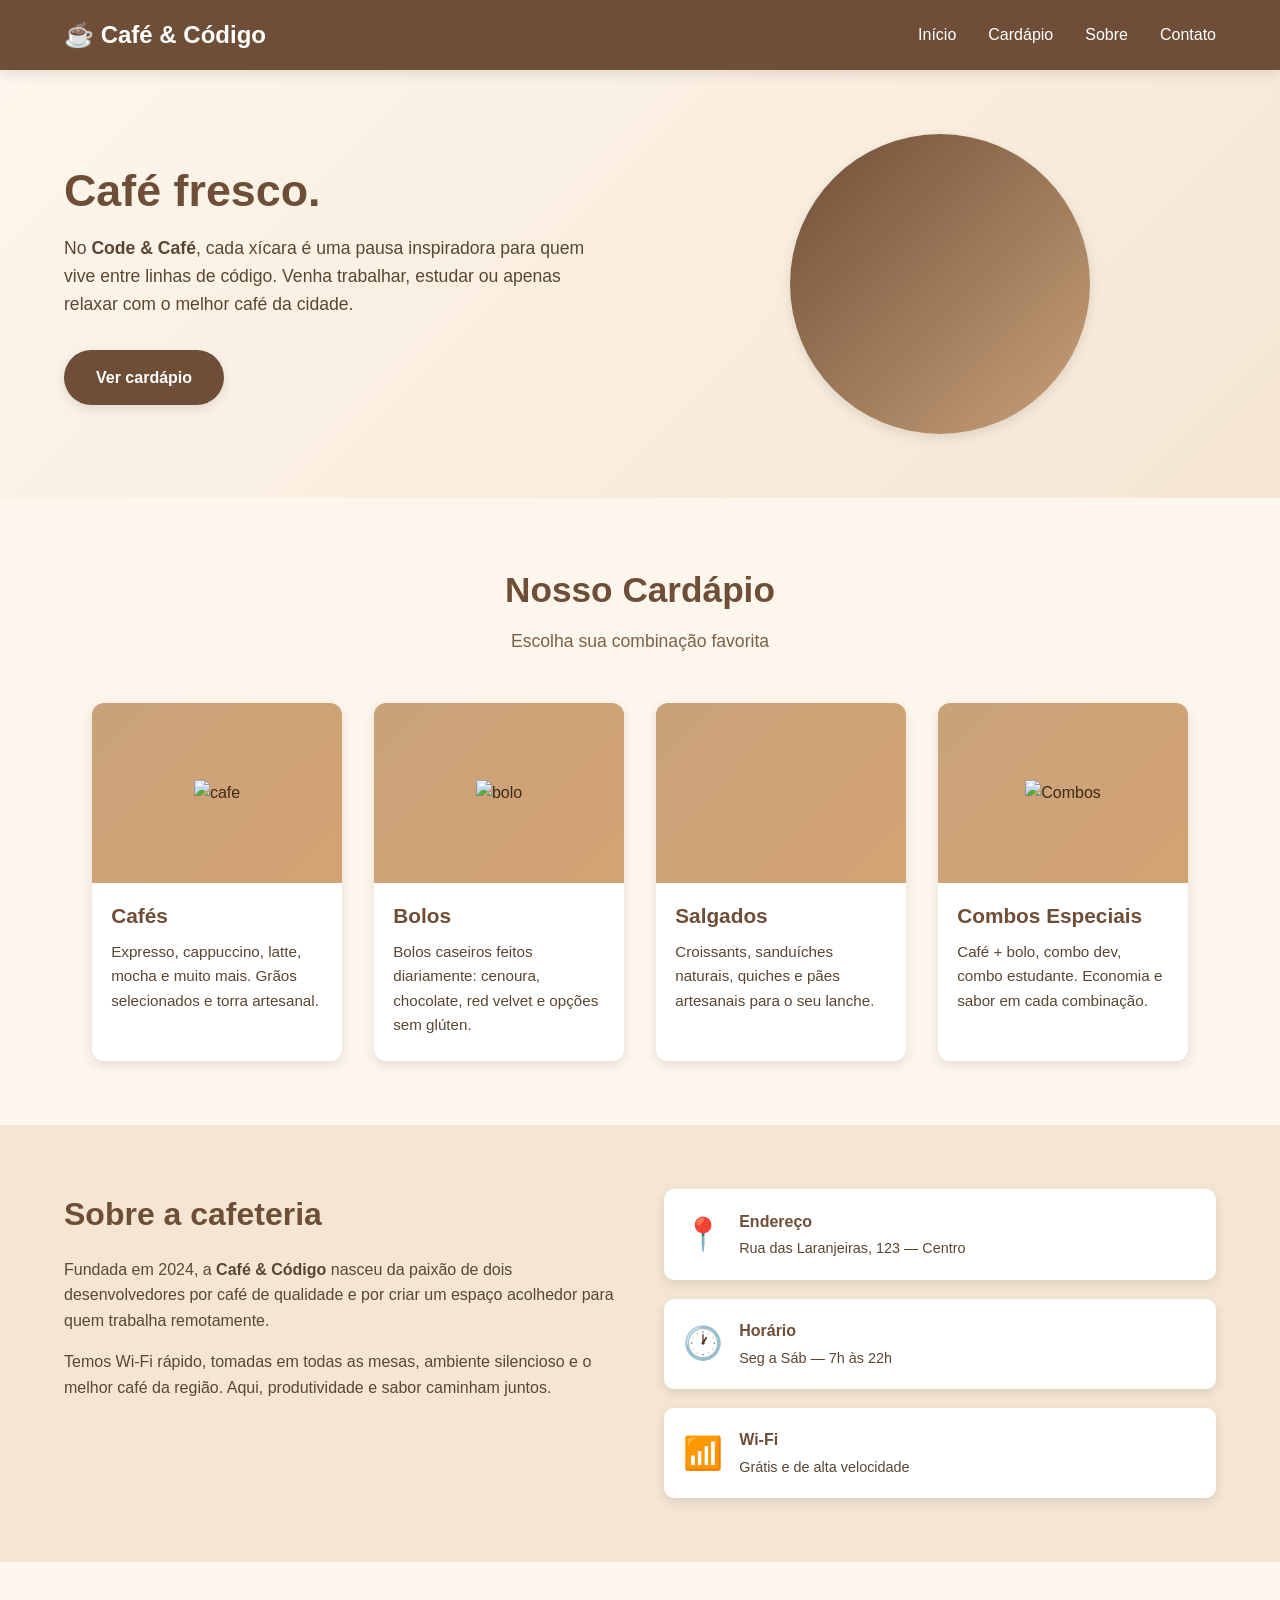
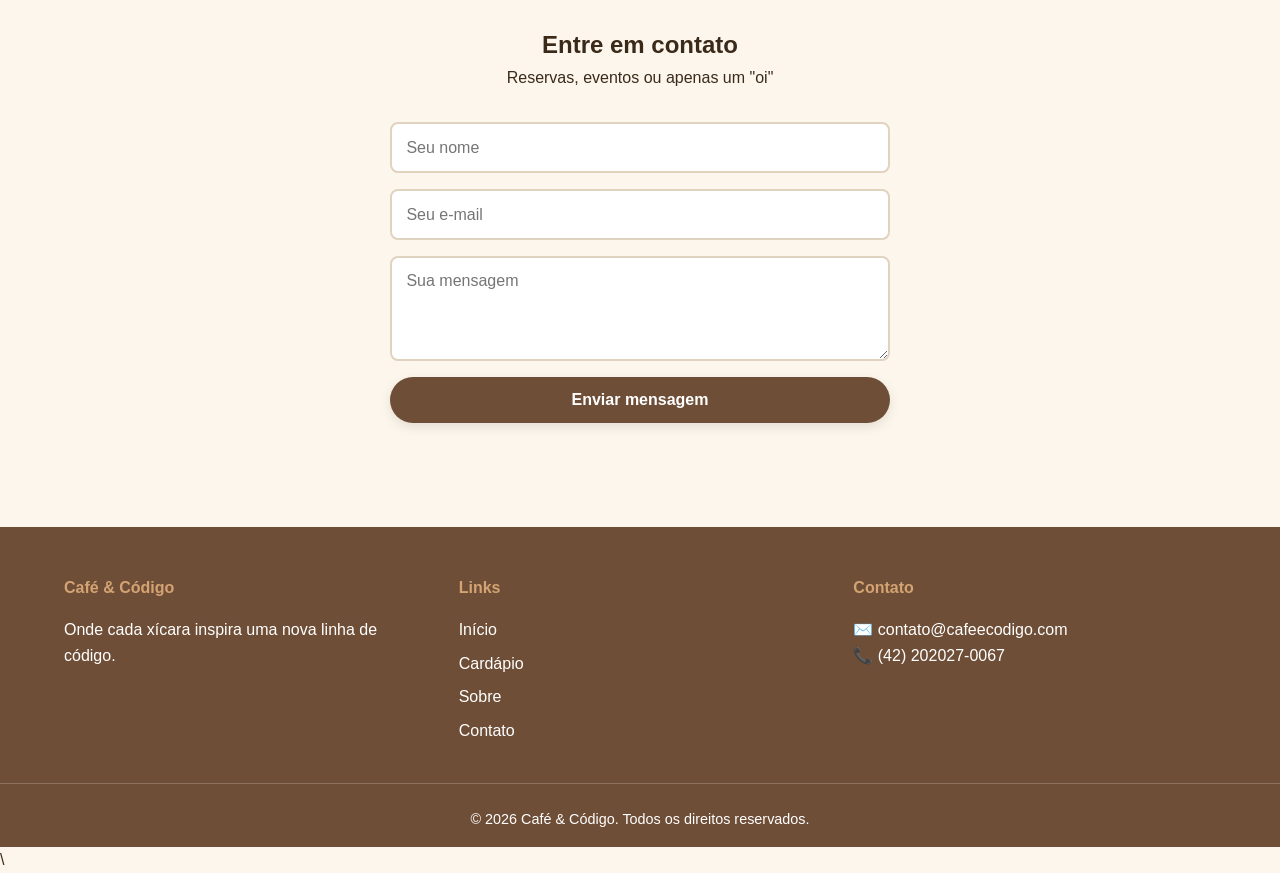
==== index.html @ be017da9 "add initial HTML and CSS files for cafeteria website layout" ====
<!DOCTYPE html>
<html lang="pt-BR">
<head>
    <meta charset="UTF-8">
    <meta name="viewport" content="width=device-width, initial-scale=1.0">
    <title>Code & Café — Onde o café encontra a programação</title>
    <link rel="stylesheet" href="style.css">
</head>
<body>

    <!-- CABEÇALHO -->
    <header class="header">
        <div class="container header-container">
            <div class="logo">
                ☕ Café <text>&amp;</text> Código
            </div>

            <nav class="nav" id="nav">
                <ul class="nav-list">
                    <div><a href="#inicio">Início</a></div>
                    <div><a href="#cardapio">Cardápio</a></div>
                    <div><a href="#sobre">Sobre</a></div>
                    <div><a href="#contato">Contato</a></div>
                </ul>
            </nav>
        </div>
    </header>

    <!-- CONTEÚDO PRINCIPAL -->
    <main>

        <!-- SEÇÃO DE DESTAQUE -->
        <section class="hero" id="inicio">
            <div class="container hero-container">
                <div class="hero-text">
                    <h1>Café fresco.</h1>
                    <p>
                        No <strong>Code &amp; Café</strong>, cada xícara é uma pausa inspiradora
                        para quem vive entre linhas de código. Venha trabalhar, estudar ou apenas
                        relaxar com o melhor café da cidade.
                    </p>
                    <a href="#cardapio" class="btn">Ver cardápio</a>
                </div>
                <div class="hero-image">
                    <!-- Substitua pelo arquivo img/cafe.jpg -->
                    <div class="hero-placeholder"><img src="https://png.pngtree.com/png-clipart/20250710/original/pngtree-hot-coffee-in-white-cup-with-steam-cartoon-style-png-image_21275396.png" alt=""></div>
                </div>
            </div>
        </section>

        <!-- SEÇÃO DE CARDS -->
        <section class="cards-section" id="cardapio">
            <div class="container">
                <h2 class="titulo">Nosso Cardápio</h2>
                <p class="subtitulo">Escolha sua combinação favorita</p>

                <div class="cards">

                    <article class="card">
                        <div class="card-image">
                            <!-- Substitua por <img src="img/cafe.jpg" alt="Cafés"> -->
                            <img src="https://png.pngtree.com/png-clipart/20250710/original/pngtree-hot-coffee-in-white-cup-with-steam-cartoon-style-png-image_21275396.png" alt="cafe">
                        </div>
                        <h3>Cafés</h3>
                        <p>Expresso, cappuccino, latte, mocha e muito mais. Grãos selecionados e torra artesanal.</p>
                    </article>

                    <article class="card">
                        <div class="card-image">
                            <img src="https://png.pngtree.com/png-clipart/20231109/original/pngtree-cake-chocolate-graphic-png-image_13520239.png" alt="bolo">
                        </div>
                        <h3>Bolos</h3>
                        <p>Bolos caseiros feitos diariamente: cenoura, chocolate, red velvet e opções sem glúten.</p>
                    </article>

                    <article class="card">
                        <div class="card-image">
                            <img src="https://png.pngtree.com/png-clipart/20240109/original/pngtree-cartoon-croissant-png-image_14061296.png" alt="">
                        </div>
                        <h3>Salgados</h3>
                        <p>Croissants, sanduíches naturais, quiches e pães artesanais para o seu lanche.</p>
                    </article>

                    <article class="card">
                        <div class="card-image">
                            <img src="https://png.pngtree.com/png-clipart/20250124/original/pngtree-watercolor-coffee-cup-and-croissant-illustration-png-image_19842708.png" alt="Combos">
                        </div>
                        <h3>Combos Especiais</h3>
                        <p>Café + bolo, combo dev, combo estudante. Economia e sabor em cada combinação.</p>
                    </article>

                </div>
            </div>
        </section>

        <!-- SEÇÃO SOBRE -->
        <section class="about" id="sobre">
            <div class="container about-container">
                <div class="about-text">
                    <h2>Sobre a cafeteria</h2>
                    <p>
                        Fundada em 2024, a <strong>Café &amp; Código</strong> nasceu da paixão
                        de dois desenvolvedores por café de qualidade e por criar um espaço
                        acolhedor para quem trabalha remotamente.
                    </p>
                    <p>
                        Temos Wi-Fi rápido, tomadas em todas as mesas, ambiente silencioso
                        e o melhor café da região. Aqui, produtividade e sabor caminham juntos.
                    </p>
                </div>
                <div class="about-info">
                    <div class="info-item">
                        <div class="info-icon">📍</div>
                        <div>
                            <h4>Endereço</h4>
                            <p>Rua das Laranjeiras, 123 — Centro</p>
                        </div>
                    </div>
                    <div class="info-item">
                        <div class="info-icon">🕐</div>
                        <div>
                            <h4>Horário</h4>
                            <p>Seg a Sáb — 7h às 22h</p>
                        </div>
                    </div>
                    <div class="info-item">
                        <div class="info-icon">📶</div>
                        <div>
                            <h4>Wi-Fi</h4>
                            <p>Grátis e de alta velocidade</p>
                        </div>
                    </div>
                </div>
            </div>
        </section>

        <!-- SEÇÃO CONTATO -->
        <section class="contact" id="contato">
            <div class="container">
                <h2 class="section-title">Entre em contato</h2>
                <p class="section-subtitle">Reservas, eventos ou apenas um "oi"</p>

                <form class="contact-form" id="contactForm">
                    <input type="text" id="nome" placeholder="Seu nome" required>
                    <input type="email" id="email" placeholder="Seu e-mail" required>
                    <textarea id="mensagem" rows="4" placeholder="Sua mensagem" required></textarea>
                    <button type="submit" class="btn">Enviar mensagem</button>
                </form>
                <p class="form-feedback" id="formFeedback"></p>
            </div>
        </section>

    </main>

    <!-- RODAPÉ -->
    <footer class="footer">
        <div class="container footer-container">
            <div class="footer-col">
                <h4>Café &amp; Código</h4>
                <p>Onde cada xícara inspira uma nova linha de código.</p>
            </div>
            <div class="footer-col">
                <h4>Links</h4>
                <ul>
                    <li><a href="#inicio">Início</a></li>
                    <li><a href="#cardapio">Cardápio</a></li>
                    <li><a href="#sobre">Sobre</a></li>
                    <li><a href="#contato">Contato</a></li>
                </ul>
            </div>
            <div class="footer-col">
                <h4>Contato</h4>
                <p>✉️ contato@cafeecodigo.com</p>
                <p>📞 (42) 202027-0067</p>
            </div>
        </div>
        <div class="footer-bottom">
            <p>&copy; 2026 Café &amp; Código. Todos os direitos reservados.</p>
        </div>
    </footer>


    <button class="back-to-top" id="backToTop" aria-label="Voltar ao topo">↑</button>

\
</body>
</html>
---- style.css ----
* {
    margin: 0;
    padding: 0;
    box-sizing: border-box;
}

:root {
    --cor-primaria: #6f4e37;
    --cor-secundaria: #c9a27a;
    --cor-destaque: #d4a373;
    --cor-fundo: #fdf6ec;
    --cor-texto: #3b2a1a;
    --cor-branco: #ffffff;
    --sombra: 0 4px 12px rgba(0, 0, 0, 0.1);
}

html {
    scroll-behavior: smooth;
}

body {
    font-family: Verdana, Arial, sans-serif;
    background-color: var(--cor-fundo);
    color: var(--cor-texto);
    line-height: 1.6;
}

.container {
    width: 90%;
    max-width: 1200px;
    margin: 0 auto;
}

img {
    max-width: 100%;
    display: block;
}

a {
    text-decoration: none;
    color: inherit;
}

ul {
    list-style: none;
}


.header {
    background-color: var(--cor-primaria);
    color: var(--cor-branco);
    padding: 1rem 0;
    position: sticky;
    top: 0;
    z-index: 100;
    box-shadow: var(--sombra);
}

.header-container {
    display: flex;
    justify-content: space-between;
    align-items: center;
}

.logo {
    font-size: 1.5rem;
    font-weight: bold;
}

.logo span {
    color: var(--cor-destaque);
}

.nav-list {
    display: flex;
    gap: 2rem;
}

.nav-list a {
    color: var(--cor-branco);
    font-weight: 500;
    transition: color 0.3s;
    position: relative;
}

.nav-list a::after {
    content: "";
    position: absolute;
    left: 0;
    bottom: -4px;
    width: 0;
    height: 2px;
    background-color: var(--cor-destaque);
    transition: width 0.3s;
}

.nav-list a:hover {
    color: var(--cor-destaque);
}

.nav-list a:hover::after {
    width: 100%;
}

.menu-toggle {
    display: none;
    background: none;
    border: none;
    color: var(--cor-branco);
    font-size: 1.8rem;
    cursor: pointer;
}

/* ============ HERO ============ */
.hero {
    background: linear-gradient(135deg, #fdf6ec 0%, #f5e6d3 100%);
    padding: 4rem 0;
}

.hero-container {
    display: flex;
    align-items: center;
    gap: 3rem;
}

.hero-text {
    flex: 1;
}

.hero-text h1 {
    font-size: 2.8rem;
    color: var(--cor-primaria);
    margin-bottom: 1rem;
    line-height: 1.2;
}

.hero-text p {
    font-size: 1.1rem;
    margin-bottom: 2rem;
    color: #5a4632;
}

.hero-image {
    flex: 1;
    display: flex;
    justify-content: center;
}

.hero-placeholder {
    width: 300px;
    height: 300px;
    background: linear-gradient(135deg, var(--cor-primaria), var(--cor-secundaria));
    border-radius: 50%;
    display: flex;
    align-items: center;
    justify-content: center;
    font-size: 8rem;
    box-shadow: var(--sombra);
    transition: transform 0.4s;
}

.hero-placeholder:hover {
    transform: scale(1.05) rotate(5deg);
}

.btn {
    display: inline-block;
    background-color: var(--cor-primaria);
    color: var(--cor-branco);
    padding: 0.9rem 2rem;
    border-radius: 30px;
    font-weight: bold;
    border: none;
    cursor: pointer;
    font-size: 1rem;
    transition: all 0.3s;
    box-shadow: var(--sombra);
}

.btn:hover {
    background-color: var(--cor-destaque);
    transform: translateY(-3px);
    box-shadow: 0 6px 16px rgba(0, 0, 0, 0.2);
}

/* ============ CARDS ============ */
.cards-section {
    padding: 4rem 0;
}

.titulo {
    text-align: center;
    font-size: 2.2rem;
    color: var(--cor-primaria);
    margin-bottom: 0.5rem;
}

.subtitulo {
    text-align: center;
    color: #7a6248;
    margin-bottom: 3rem;
    font-size: 1.1rem;
}

.cards {
    display: flex;
    flex-wrap: wrap;
    gap: 2rem;
    justify-content: center;
}

.card {
    background-color: var(--cor-branco);
    border-radius: 12px;
    overflow: hidden;
    width: 250px;
    box-shadow: var(--sombra);
    transition: transform 0.3s, box-shadow 0.3s;
    display: flex;
    flex-direction: column;
}

.card:hover {
    transform: translateY(-8px);
    box-shadow: 0 10px 24px rgba(0, 0, 0, 0.15);
}

.card-image {
    height: 180px;
    background: linear-gradient(135deg, var(--cor-secundaria), var(--cor-destaque));
    display: flex;
    align-items: center;
    justify-content: center;
}

.card-emoji {
    font-size: 5rem;
}

.card h3 {
    padding: 1rem 1.2rem 0.5rem;
    color: var(--cor-primaria);
    font-size: 1.3rem;
}

.card p {
    padding: 0 1.2rem 1.5rem;
    color: #5a4632;
    font-size: 0.95rem;
}

/* ============ SOBRE ============ */
.about {
    background-color: #f5e6d3;
    padding: 4rem 0;
}

.about-container {
    display: flex;
    gap: 3rem;
    align-items: flex-start;
}

.about-text {
    flex: 1;
}

.about-text h2 {
    color: var(--cor-primaria);
    font-size: 2rem;
    margin-bottom: 1rem;
}

.about-text p {
    margin-bottom: 1rem;
    color: #5a4632;
}

.about-info {
    flex: 1;
    display: flex;
    flex-direction: column;
    gap: 1.2rem;
}

.info-item {
    background-color: var(--cor-branco);
    padding: 1.2rem;
    border-radius: 10px;
    display: flex;
    align-items: center;
    gap: 1rem;
    box-shadow: var(--sombra);
    transition: transform 0.3s;
}

.info-item:hover {
    transform: translateX(5px);
}

.info-icon {
    font-size: 2rem;
}

.info-item h4 {
    color: var(--cor-primaria);
    margin-bottom: 0.2rem;
}

.info-item p {
    font-size: 0.9rem;
    color: #5a4632;
    margin: 0;
}

/* ============ CONTATO ============ */
.contact {
    padding: 4rem 0;
    text-align: center;
}

.contact-form {
    max-width: 500px;
    margin: 2rem auto 0;
    display: flex;
    flex-direction: column;
    gap: 1rem;
}

.contact-form input,
.contact-form textarea {
    padding: 0.9rem;
    border: 2px solid #e0d3bf;
    border-radius: 8px;
    font-family: inherit;
    font-size: 1rem;
    background-color: var(--cor-branco);
    transition: border-color 0.3s;
}

.contact-form input:focus,
.contact-form textarea:focus {
    outline: none;
    border-color: var(--cor-primaria);
}

.form-feedback {
    margin-top: 1rem;
    color: #2e7d32;
    font-weight: bold;
    min-height: 1.5rem;
}

/* ============ RODAPÉ ============ */
.footer {
    background-color: var(--cor-primaria);
    color: var(--cor-branco);
    padding: 3rem 0 1rem;
}

.footer-container {
    display: flex;
    justify-content: space-between;
    gap: 2rem;
    flex-wrap: wrap;
    margin-bottom: 2rem;
}

.footer-col {
    flex: 1;
    min-width: 200px;
}

.footer-col h4 {
    margin-bottom: 1rem;
    color: var(--cor-destaque);
}

.footer-col ul li {
    margin-bottom: 0.5rem;
}

.footer-col a {
    transition: color 0.3s;
}

.footer-col a:hover {
    color: var(--cor-destaque);
}

.footer-bottom {
    text-align: center;
    padding-top: 1.5rem;
    border-top: 1px solid rgba(255, 255, 255, 0.2);
    font-size: 0.9rem;
}

/* ============ BOTÃO VOLTAR AO TOPO ============ */
.back-to-top {
    position: fixed;
    bottom: 30px;
    right: 30px;
    width: 50px;
    height: 50px;
    border-radius: 50%;
    background-color: var(--cor-primaria);
    color: var(--cor-branco);
    border: none;
    font-size: 1.5rem;
    cursor: pointer;
    box-shadow: var(--sombra);
    opacity: 0;
    visibility: hidden;
    transition: opacity 0.3s, visibility 0.3s, transform 0.3s;
}

.back-to-top.visible {
    opacity: 1;
    visibility: visible;
}

.back-to-top:hover {
    transform: translateY(-5px);
    background-color: var(--cor-destaque);
}

/* ============ TABLET (768px) ============ */
@media (max-width: 768px) {
    .hero-container {
        flex-direction: column;
        text-align: center;
    }

    .hero-text h1 {
        font-size: 2.2rem;
    }

    .hero-placeholder {
        width: 240px;
        height: 240px;
        font-size: 6rem;
    }

    .about-container {
        flex-direction: column;
    }

    .cards {
        gap: 1.5rem;
    }

    .card {
        width: 45%;
    }

    .footer-container {
        flex-direction: column;
        text-align: center;
    }
}

/* ============ CELULAR (480px) ============ */
@media (max-width: 480px) {
    .menu-toggle {
        display: block;
    }

    .nav {
        position: absolute;
        top: 100%;
        left: 0;
        width: 100%;
        background-color: var(--cor-primaria);
        max-height: 0;
        overflow: hidden;
        transition: max-height 0.3s ease;
    }

    .nav.active {
        max-height: 300px;
    }

    .nav-list {
        flex-direction: column;
        gap: 0;
        padding: 1rem 0;
    }

    .nav-list li {
        text-align: center;
        padding: 0.8rem 0;
        border-bottom: 1px solid rgba(255, 255, 255, 0.1);
    }

    .hero {
        padding: 2.5rem 0;
    }

    .hero-text h1 {
        font-size: 1.8rem;
    }

    .hero-text p {
        font-size: 1rem;
    }

    .hero-placeholder {
        width: 200px;
        height: 200px;
        font-size: 5rem;
    }

    .section-title {
        font-size: 1.7rem;
    }

    .cards {
        flex-direction: column;
        align-items: center;
    }

    .card {
        width: 100%;
        max-width: 350px;
    }

    .cards-section,
    .about,
    .contact {
        padding: 2.5rem 0;
    }

    .back-to-top {
        bottom: 20px;
        right: 20px;
        width: 45px;
        height: 45px;
    }
}
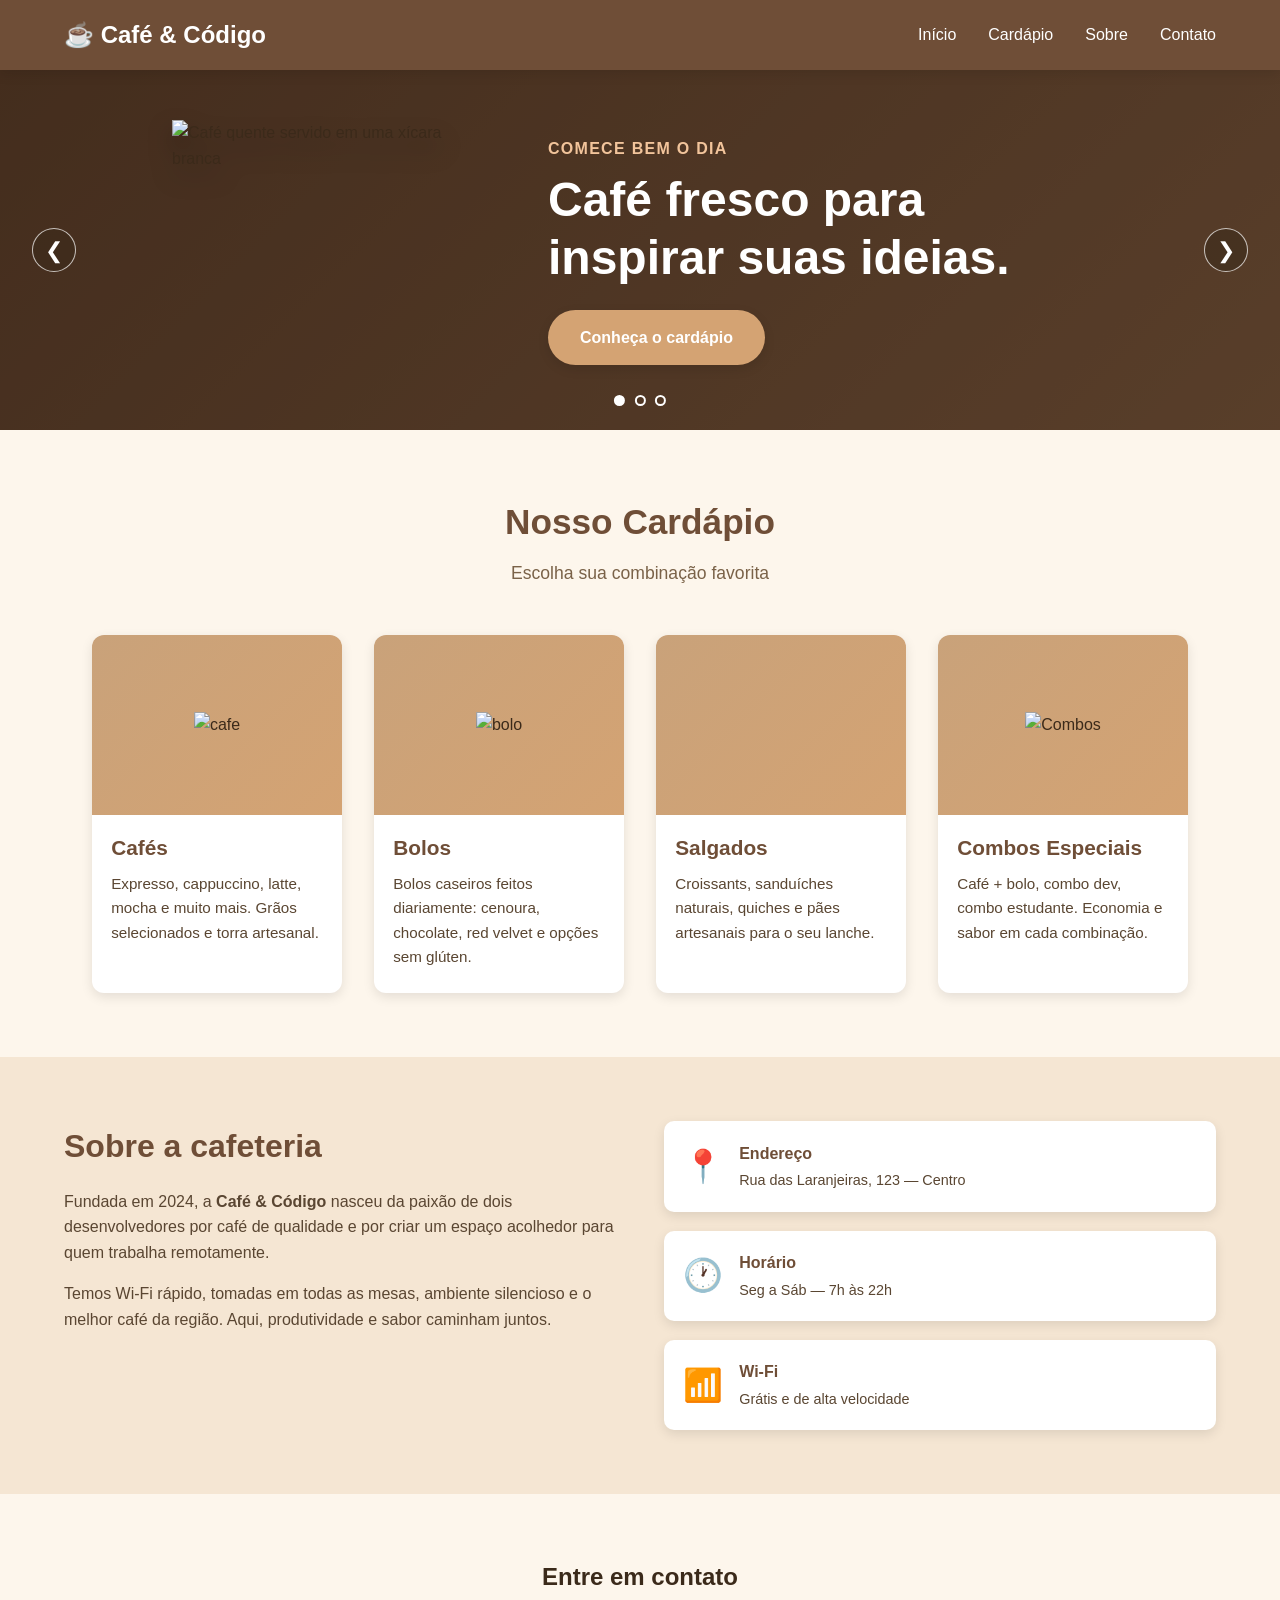
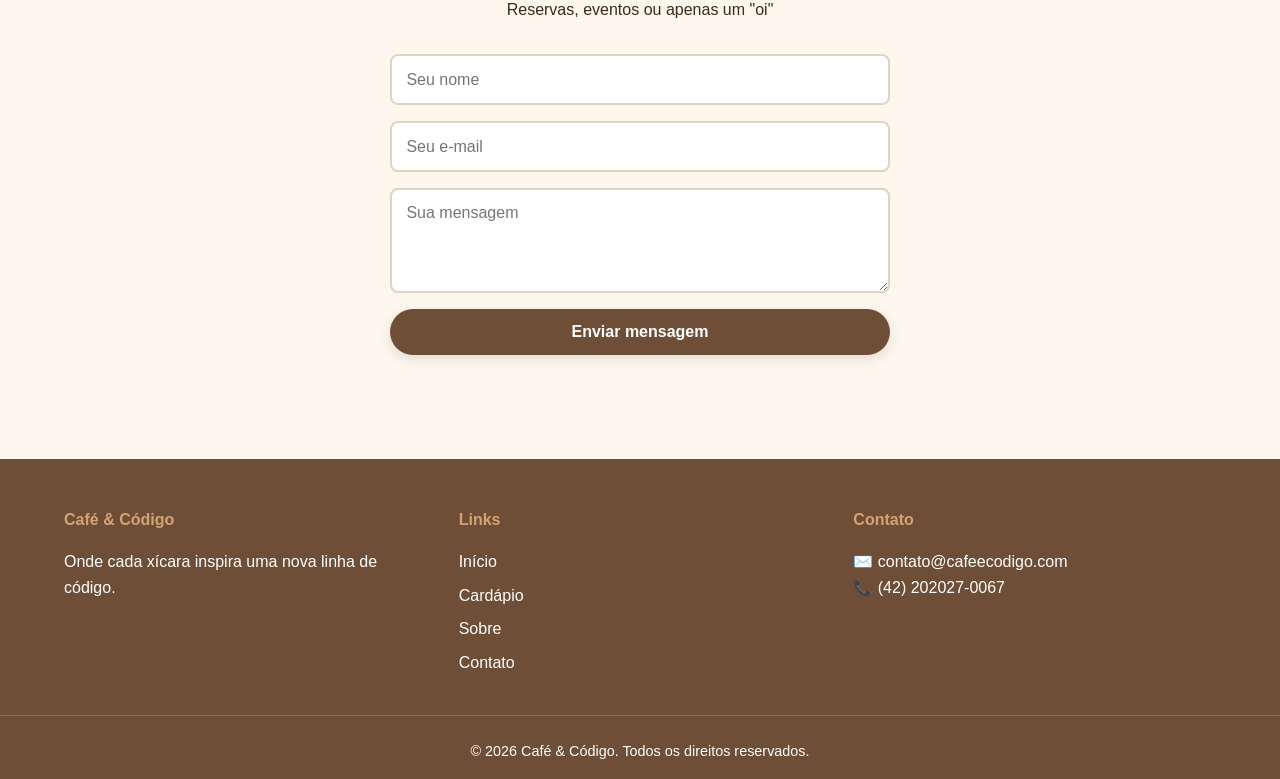
==== commit f1ead78c: "add carousel functionality with navigation and autoplay features" ====
--- a/index.html
+++ b/index.html
@@ -15,6 +15,10 @@
                 ☕ Café <text>&amp;</text> Código
             </div>
 
+            <button class="menu-toggle" id="menuToggle" aria-label="Abrir menu">
+                ☰
+            </button>
+
             <nav class="nav" id="nav">
                 <ul class="nav-list">
                     <div><a href="#inicio">Início</a></div>
@@ -26,29 +30,50 @@
         </div>
     </header>
 
-    <!-- CONTEÚDO PRINCIPAL -->
+
+    <section class="carousel" aria-label="Destaques da cafeteria">
+        <div class="carousel-track" id="carouselTrack">
+            <article class="carousel-slide is-active">
+                <img src="https://png.pngtree.com/png-clipart/20250710/original/pngtree-hot-coffee-in-white-cup-with-steam-cartoon-style-png-image_21275396.png" alt="Café quente servido em uma xícara branca">
+                <div class="carousel-caption">
+                    <p class="carousel-eyebrow">Comece bem o dia</p>
+                    <h1>Café fresco para inspirar suas ideias.</h1>
+                    <a href="#cardapio" class="btn">Conheça o cardápio</a>
+                </div>
+            </article>
+            <article class="carousel-slide">
+                <img src="https://png.pngtree.com/png-clipart/20231109/original/pngtree-cake-chocolate-graphic-png-image_13520239.png" alt="Fatia de bolo de chocolate">
+                <div class="carousel-caption">
+                    <p class="carousel-eyebrow">Feito todos os dias</p>
+                    <h1>Doces momentos para aproveita.</h1>
+                    <a href="#cardapio" class="btn">Ver opções</a>
+                </div>
+            </article>
+            <article class="carousel-slide">
+                <img src="https://png.pngtree.com/png-clipart/20240109/original/pngtree-cartoon-croissant-png-image_14061296.png" alt="Croissant artesanal">
+                <div class="carousel-caption">
+                    <p class="carousel-eyebrow">Lanche artesanal</p>
+                    <h1>Sabores que motivam a rotina.</h1>
+                    <a href="#contato" class="btn">Faça uma reserva</a>
+                </div>
+            </article>
+        </div>
+        <button class="carousel-control carousel-control-prev" id="carouselPrev" type="button" aria-label="Imagem anterior">
+            &#10094;
+        </button>
+        <button class="carousel-control carousel-control-next" id="carouselNext" type="button" aria-label="Próxima imagem">
+            &#10095;
+        </button>
+        <div class="carousel-indicators" id="carouselIndicators" aria-label="Selecionar destaque">
+            <button class="carousel-indicator is-active" type="button" aria-label="Ir para o destaque 1" aria-current="true"></button>
+            <button class="carousel-indicator" type="button" aria-label="Ir para o destaque 2"></button>
+            <button class="carousel-indicator" type="button" aria-label="Ir para o destaque 3"></button>
+        </div>
+    </section>
+
+
     <main>
 
-        <!-- SEÇÃO DE DESTAQUE -->
-        <section class="hero" id="inicio">
-            <div class="container hero-container">
-                <div class="hero-text">
-                    <h1>Café fresco.</h1>
-                    <p>
-                        No <strong>Code &amp; Café</strong>, cada xícara é uma pausa inspiradora
-                        para quem vive entre linhas de código. Venha trabalhar, estudar ou apenas
-                        relaxar com o melhor café da cidade.
-                    </p>
-                    <a href="#cardapio" class="btn">Ver cardápio</a>
-                </div>
-                <div class="hero-image">
-                    <!-- Substitua pelo arquivo img/cafe.jpg -->
-                    <div class="hero-placeholder"><img src="https://png.pngtree.com/png-clipart/20250710/original/pngtree-hot-coffee-in-white-cup-with-steam-cartoon-style-png-image_21275396.png" alt=""></div>
-                </div>
-            </div>
-        </section>
-
-        <!-- SEÇÃO DE CARDS -->
         <section class="cards-section" id="cardapio">
             <div class="container">
                 <h2 class="titulo">Nosso Cardápio</h2>
@@ -182,6 +207,6 @@
 
     <button class="back-to-top" id="backToTop" aria-label="Voltar ao topo">↑</button>
 
-\
+    <script src="script.js"></script>
 </body>
 </html>
--- a/style.css
+++ b/style.css
@@ -110,6 +110,136 @@
     color: var(--cor-branco);
     font-size: 1.8rem;
     cursor: pointer;
+}
+
+/* ============ CARROSSEL ============ */
+.carousel {
+    position: relative;
+    overflow: hidden;
+    min-height: 360px;
+    background: linear-gradient(135deg, #4b3021, var(--cor-primaria));
+}
+
+.carousel-track {
+    min-height: 360px;
+}
+
+.carousel-slide {
+    position: absolute;
+    inset: 0;
+    display: flex;
+    align-items: center;
+    justify-content: center;
+    gap: 6rem;
+    padding: 2rem 10%;
+    opacity: 0;
+    visibility: hidden;
+    transition: opacity 0.5s ease, visibility 0.5s ease;
+}
+
+.carousel-slide.is-active {
+    opacity: 1;
+    visibility: visible;
+}
+
+.carousel-slide::before {
+    content: "";
+    position: absolute;
+    inset: 0;
+    background: rgba(59, 42, 26, 0.42);
+}
+
+.carousel-slide img {
+    position: relative;
+    z-index: 1;
+    width: min(32%, 280px);
+    height: 260px;
+    object-fit: contain;
+    filter: drop-shadow(0 12px 12px rgba(0, 0, 0, 0.3));
+}
+
+.carousel-caption {
+    position: relative;
+    z-index: 1;
+    max-width: 560px;
+    color: var(--cor-branco);
+}
+
+.carousel-eyebrow {
+    color: #f2c49b;
+    font-weight: bold;
+    letter-spacing: 0.08em;
+    text-transform: uppercase;
+    margin-bottom: 0.6rem;
+}
+
+.carousel-caption h1 {
+    font-size: clamp(1.8rem, 4vw, 3rem);
+    line-height: 1.2;
+    margin-bottom: 1.5rem;
+}
+
+.carousel-caption .btn {
+    background-color: var(--cor-destaque);
+}
+
+.carousel-caption .btn:hover {
+    background-color: var(--cor-branco);
+    color: var(--cor-primaria);
+}
+
+.carousel-control {
+    position: absolute;
+    z-index: 2;
+    top: 50%;
+    width: 44px;
+    height: 44px;
+    border: 1px solid rgba(255, 255, 255, 0.7);
+    border-radius: 50%;
+    background-color: rgba(59, 42, 26, 0.55);
+    color: var(--cor-branco);
+    font-size: 1.4rem;
+    cursor: pointer;
+    transform: translateY(-50%);
+    transition: background-color 0.3s, transform 0.3s;
+}
+
+.carousel-control:hover,
+.carousel-control:focus-visible {
+    background-color: var(--cor-destaque);
+    transform: translateY(-50%) scale(1.08);
+}
+
+.carousel-control-prev {
+    left: 2rem;
+}
+
+.carousel-control-next {
+    right: 2rem;
+}
+
+.carousel-indicators {
+    position: absolute;
+    z-index: 2;
+    bottom: 1.5rem;
+    left: 50%;
+    display: flex;
+    gap: 0.6rem;
+    transform: translateX(-50%);
+}
+
+.carousel-indicator {
+    width: 11px;
+    height: 11px;
+    padding: 0;
+    border: 2px solid var(--cor-branco);
+    border-radius: 50%;
+    background: transparent;
+    cursor: pointer;
+}
+
+.carousel-indicator.is-active {
+    background-color: var(--cor-branco);
 }
 
 /* ============ HERO ============ */
@@ -427,6 +557,16 @@
 
 /* ============ TABLET (768px) ============ */
 @media (max-width: 768px) {
+    .carousel-slide {
+        gap: 3rem;
+        padding: 2rem 12%;
+    }
+
+    .carousel-slide img {
+        width: 30%;
+        height: 210px;
+    }
+
     .hero-container {
         flex-direction: column;
         text-align: center;
@@ -462,6 +602,45 @@
 
 /* ============ CELULAR (480px) ============ */
 @media (max-width: 480px) {
+    .carousel,
+    .carousel-track {
+        min-height: 430px;
+    }
+
+    .carousel-slide {
+        flex-direction: column;
+        gap: 1.5rem;
+        padding: 2rem 4rem 3.5rem;
+        text-align: center;
+    }
+
+    .carousel-slide img {
+        width: 150px;
+        height: 150px;
+    }
+
+    .carousel-caption h1 {
+        margin-bottom: 1rem;
+    }
+
+    .carousel-eyebrow {
+        font-size: 0.8rem;
+    }
+
+    .carousel-control {
+        width: 36px;
+        height: 36px;
+        font-size: 1.1rem;
+    }
+
+    .carousel-control-prev {
+        left: 0.8rem;
+    }
+
+    .carousel-control-next {
+        right: 0.8rem;
+    }
+
     .menu-toggle {
         display: block;
     }
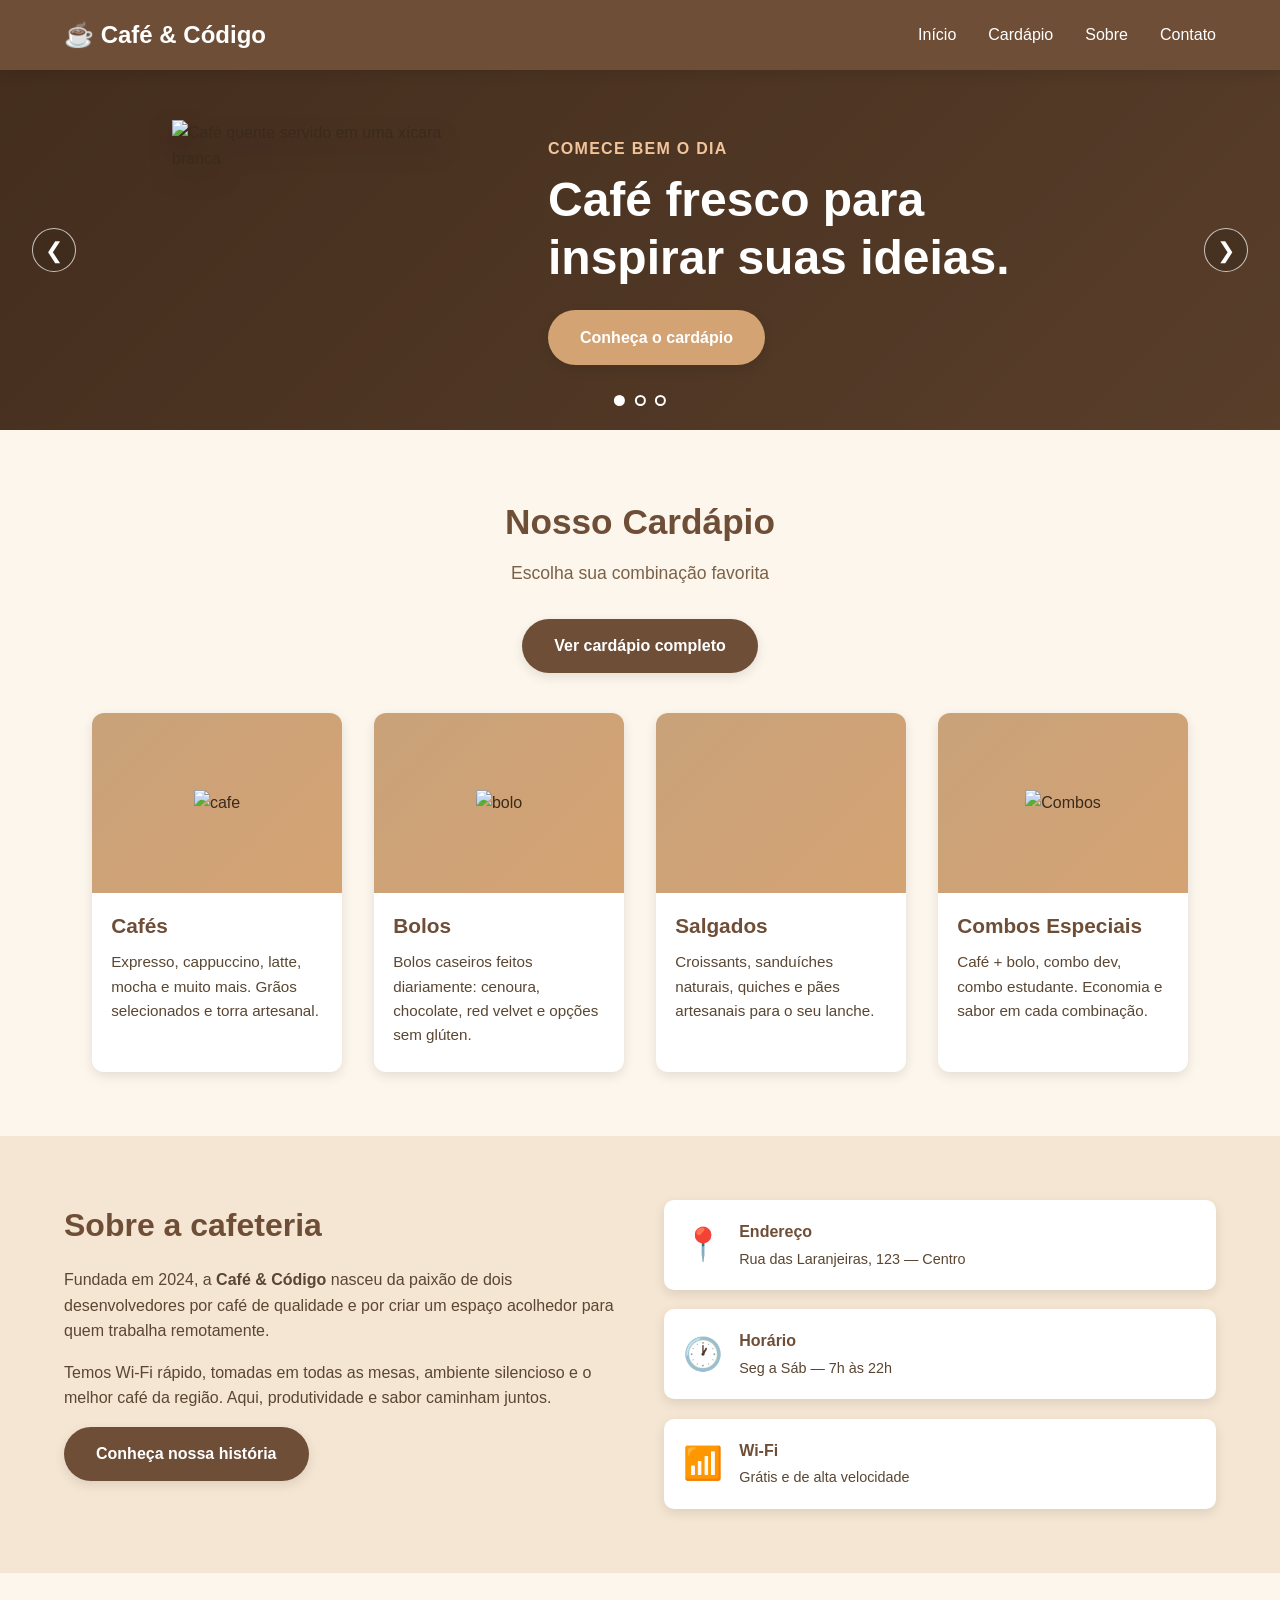
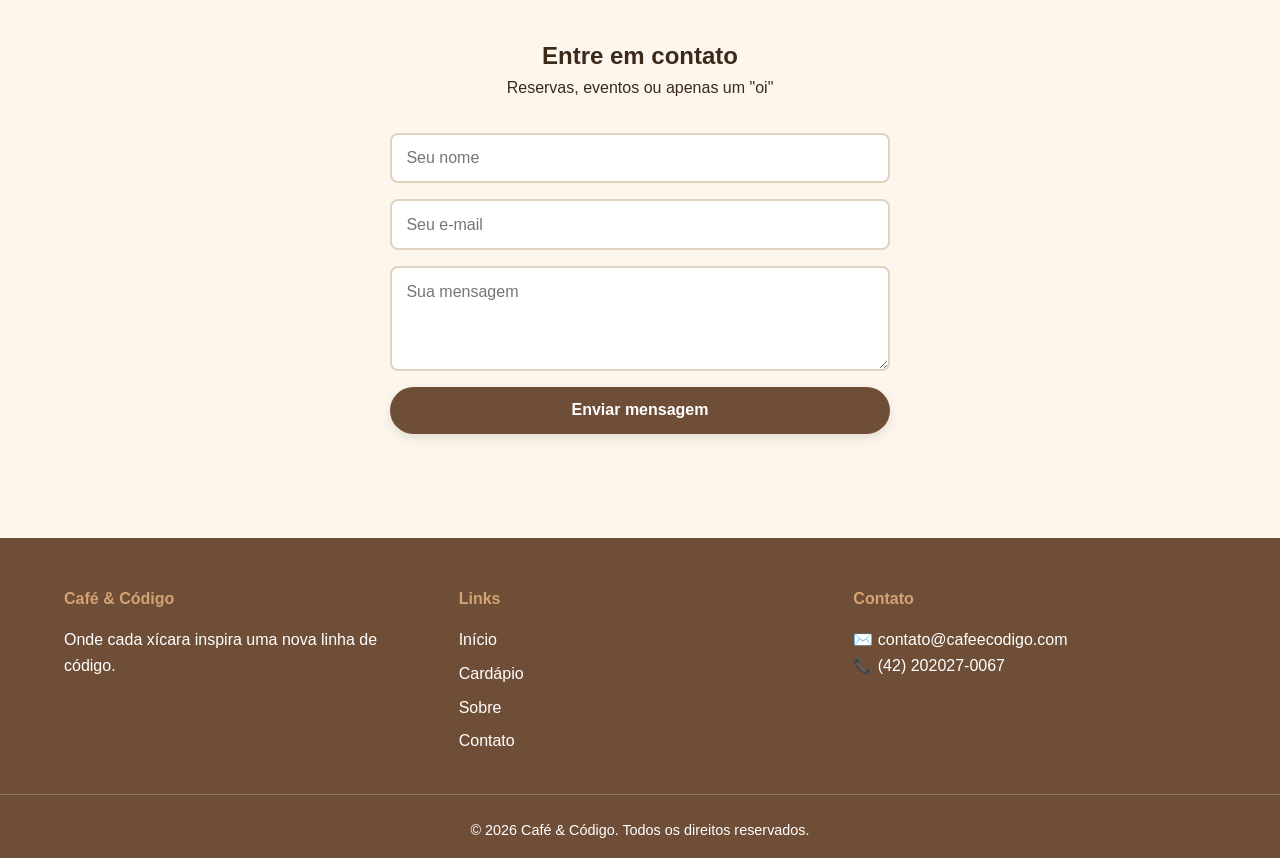
==== commit 4e68c947: "refactor navigation links and update carousel functionality; add new cardapio and sobre pages with s" ====
--- a/index.html
+++ b/index.html
@@ -21,10 +21,10 @@
 
             <nav class="nav" id="nav">
                 <ul class="nav-list">
-                    <div><a href="#inicio">Início</a></div>
-                    <div><a href="#cardapio">Cardápio</a></div>
-                    <div><a href="#sobre">Sobre</a></div>
-                    <div><a href="#contato">Contato</a></div>
+                    <li><a href="index.html">Início</a></li>
+                    <li><a href="assets/pages/cardapio.html">Cardápio</a></li>
+                    <li><a href="assets/pages/sobre.html">Sobre</a></li>
+                    <li><a href="#contato">Contato</a></li>
                 </ul>
             </nav>
         </div>
@@ -38,7 +38,7 @@
                 <div class="carousel-caption">
                     <p class="carousel-eyebrow">Comece bem o dia</p>
                     <h1>Café fresco para inspirar suas ideias.</h1>
-                    <a href="#cardapio" class="btn">Conheça o cardápio</a>
+                    <a href="assets/pages/cardapio.html" class="btn">Conheça o cardápio</a>
                 </div>
             </article>
             <article class="carousel-slide">
@@ -46,7 +46,7 @@
                 <div class="carousel-caption">
                     <p class="carousel-eyebrow">Feito todos os dias</p>
                     <h1>Doces momentos para aproveita.</h1>
-                    <a href="#cardapio" class="btn">Ver opções</a>
+                    <a href="assets/pages/cardapio.html" class="btn">Ver opções</a>
                 </div>
             </article>
             <article class="carousel-slide">
@@ -78,6 +78,7 @@
             <div class="container">
                 <h2 class="titulo">Nosso Cardápio</h2>
                 <p class="subtitulo">Escolha sua combinação favorita</p>
+                <p class="section-link"><a href="assets/pages/cardapio.html" class="btn">Ver cardápio completo</a></p>
 
                 <div class="cards">
 
@@ -132,6 +133,7 @@
                         Temos Wi-Fi rápido, tomadas em todas as mesas, ambiente silencioso
                         e o melhor café da região. Aqui, produtividade e sabor caminham juntos.
                     </p>
+                    <a href="assets/pages/sobre.html" class="btn">Conheça nossa história</a>
                 </div>
                 <div class="about-info">
                     <div class="info-item">
@@ -187,9 +189,9 @@
             <div class="footer-col">
                 <h4>Links</h4>
                 <ul>
-                    <li><a href="#inicio">Início</a></li>
-                    <li><a href="#cardapio">Cardápio</a></li>
-                    <li><a href="#sobre">Sobre</a></li>
+                    <li><a href="index.html">Início</a></li>
+                    <li><a href="assets/pages/cardapio.html">Cardápio</a></li>
+                    <li><a href="assets/pages/sobre.html">Sobre</a></li>
                     <li><a href="#contato">Contato</a></li>
                 </ul>
             </div>
@@ -207,6 +209,6 @@
 
     <button class="back-to-top" id="backToTop" aria-label="Voltar ao topo">↑</button>
 
-    <script src="script.js"></script>
+    <script src="./assets/scripts/script.js"></script>
 </body>
 </html>
--- a/style.css
+++ b/style.css
@@ -68,7 +68,8 @@
     font-weight: bold;
 }
 
-.logo span {
+.logo-mark {
+    display: inline;
     color: var(--cor-destaque);
 }
 
@@ -378,6 +379,11 @@
     padding: 0 1.2rem 1.5rem;
     color: #5a4632;
     font-size: 0.95rem;
+}
+
+.section-link {
+    text-align: center;
+    margin: -1rem 0 2.5rem;
 }
 
 /* ============ SOBRE ============ */
